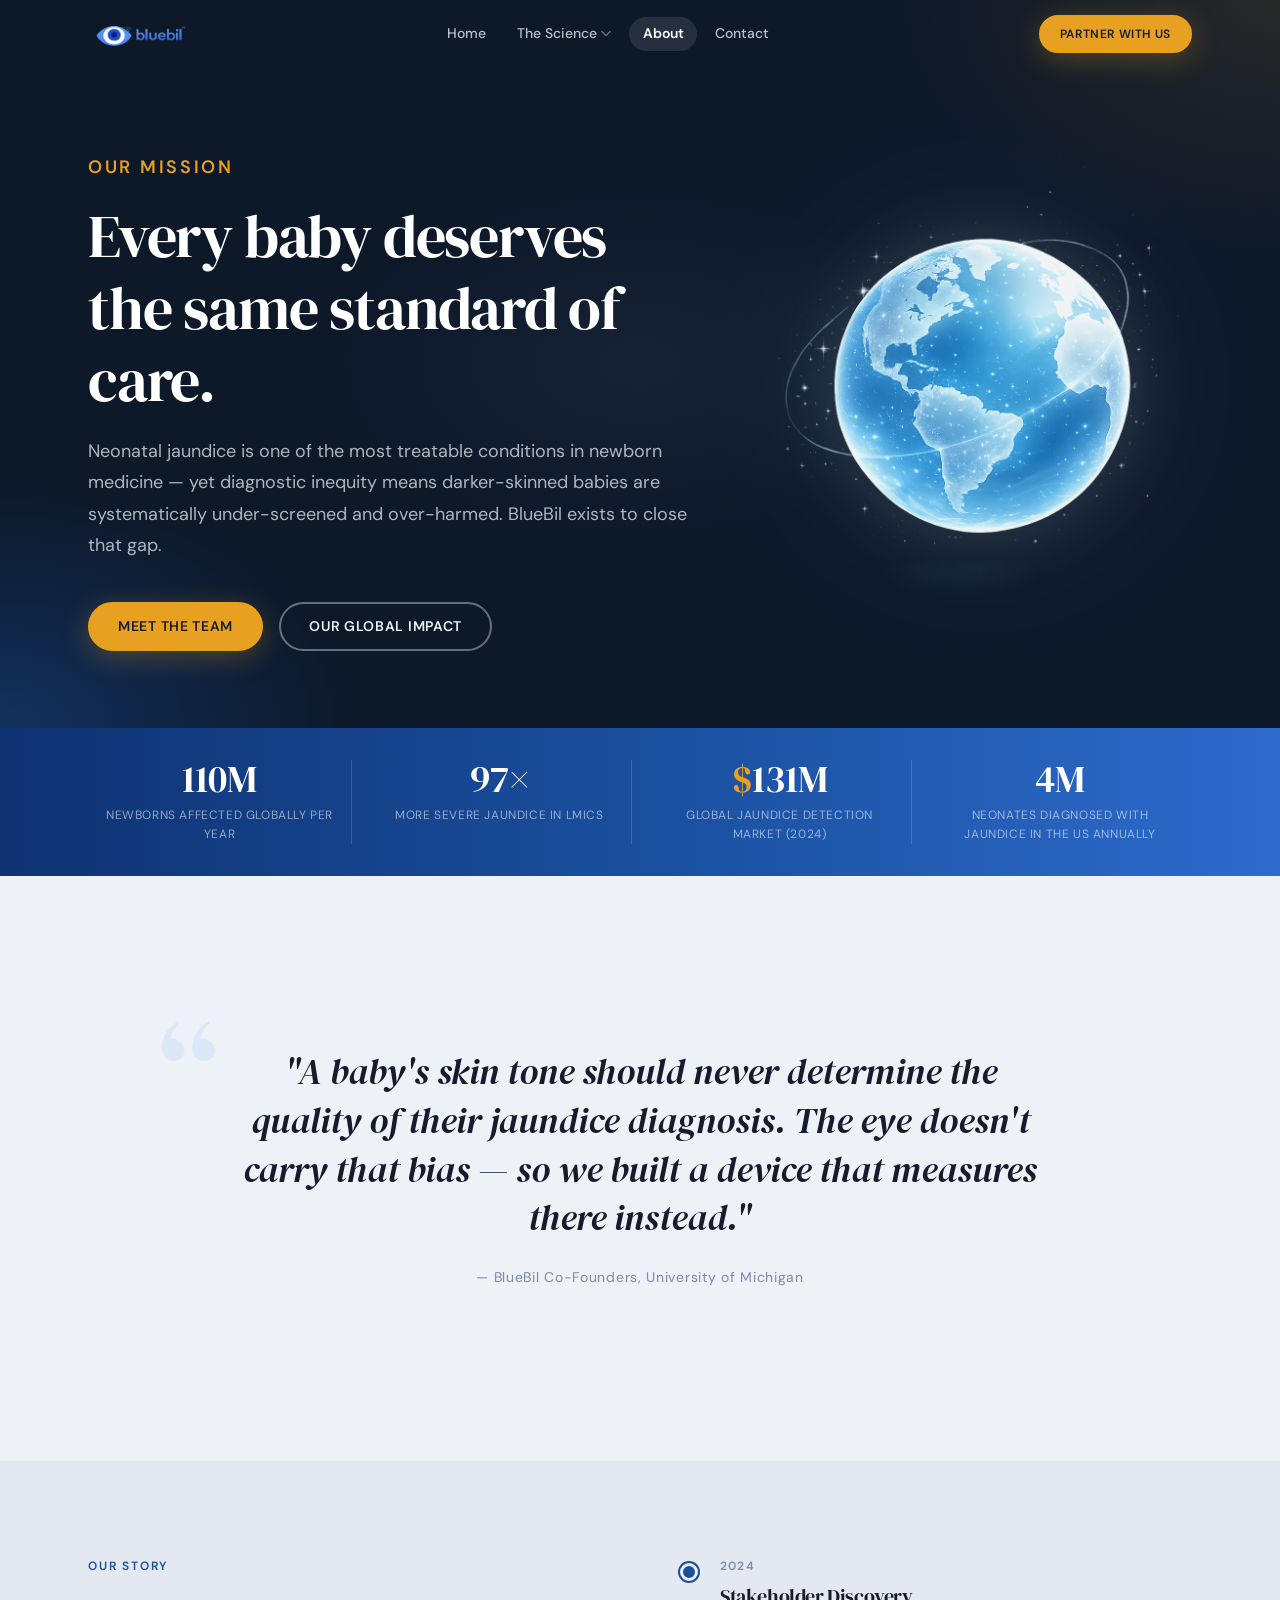
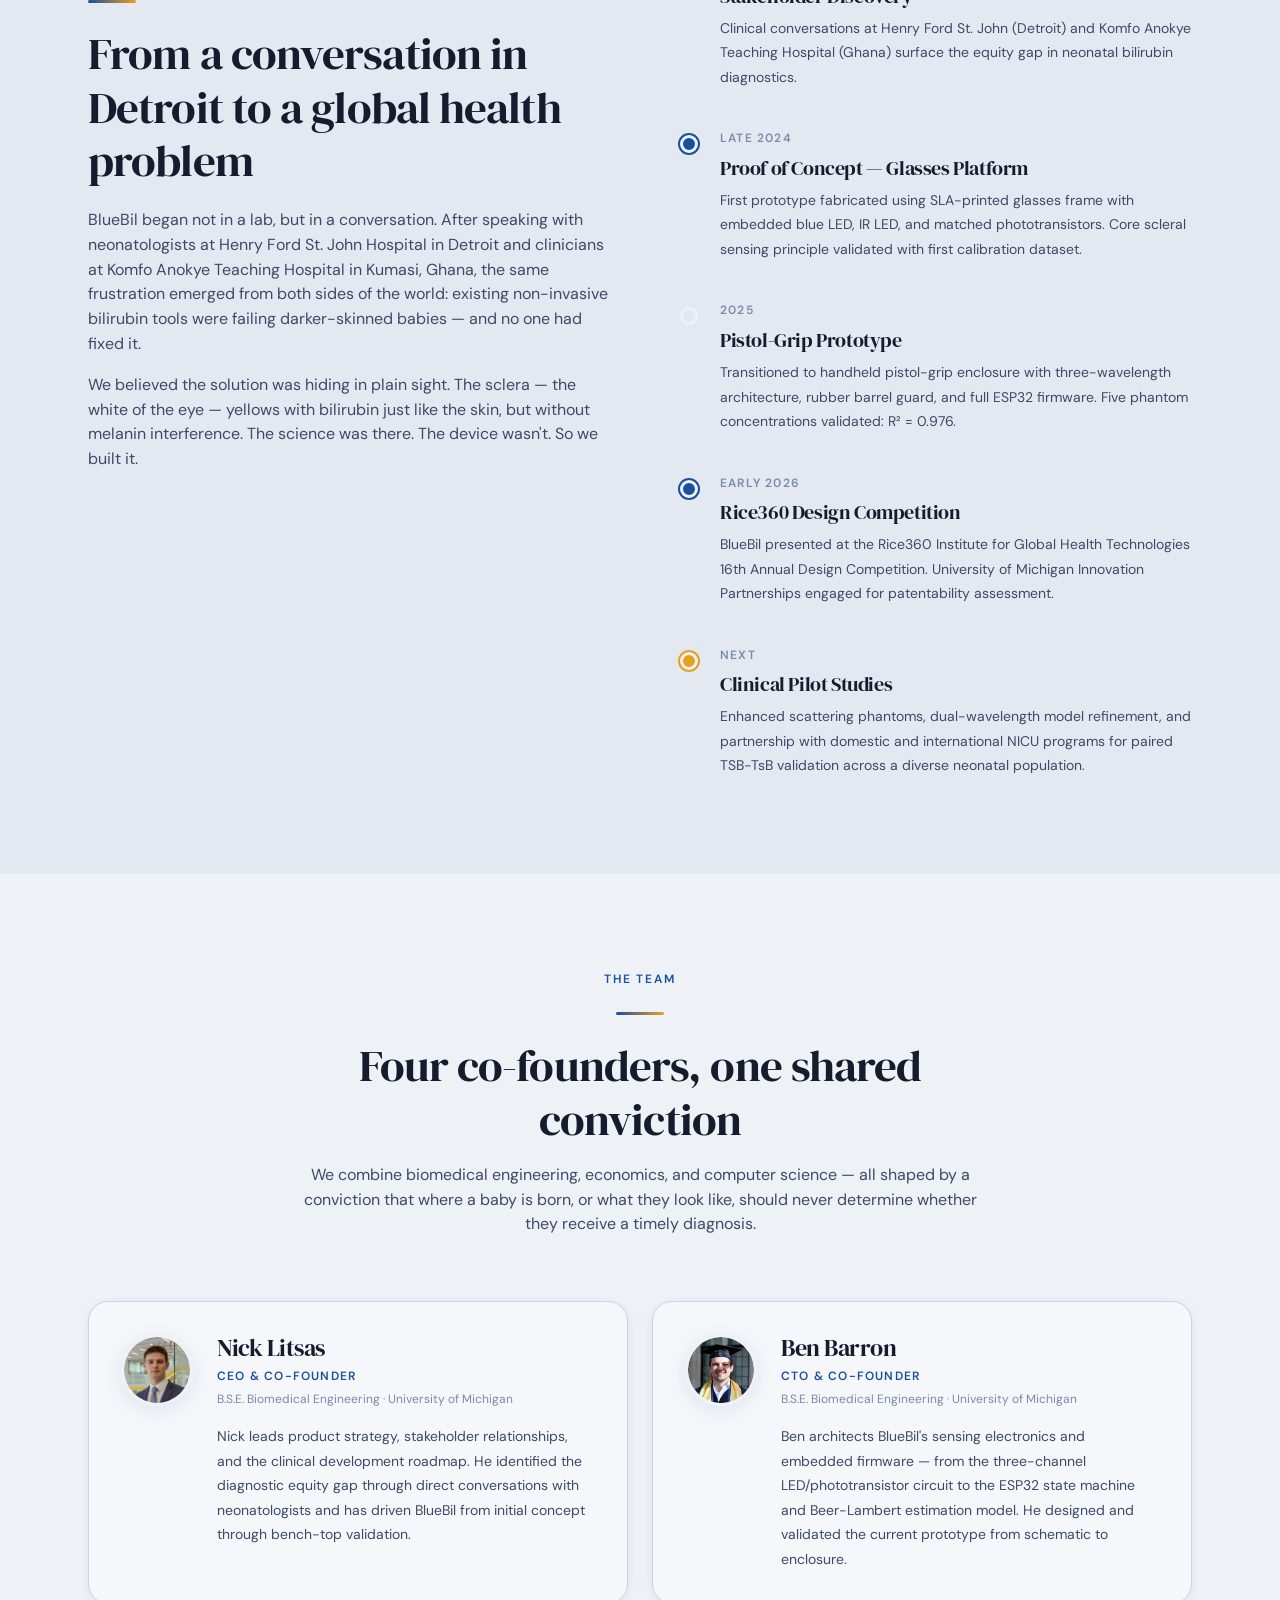
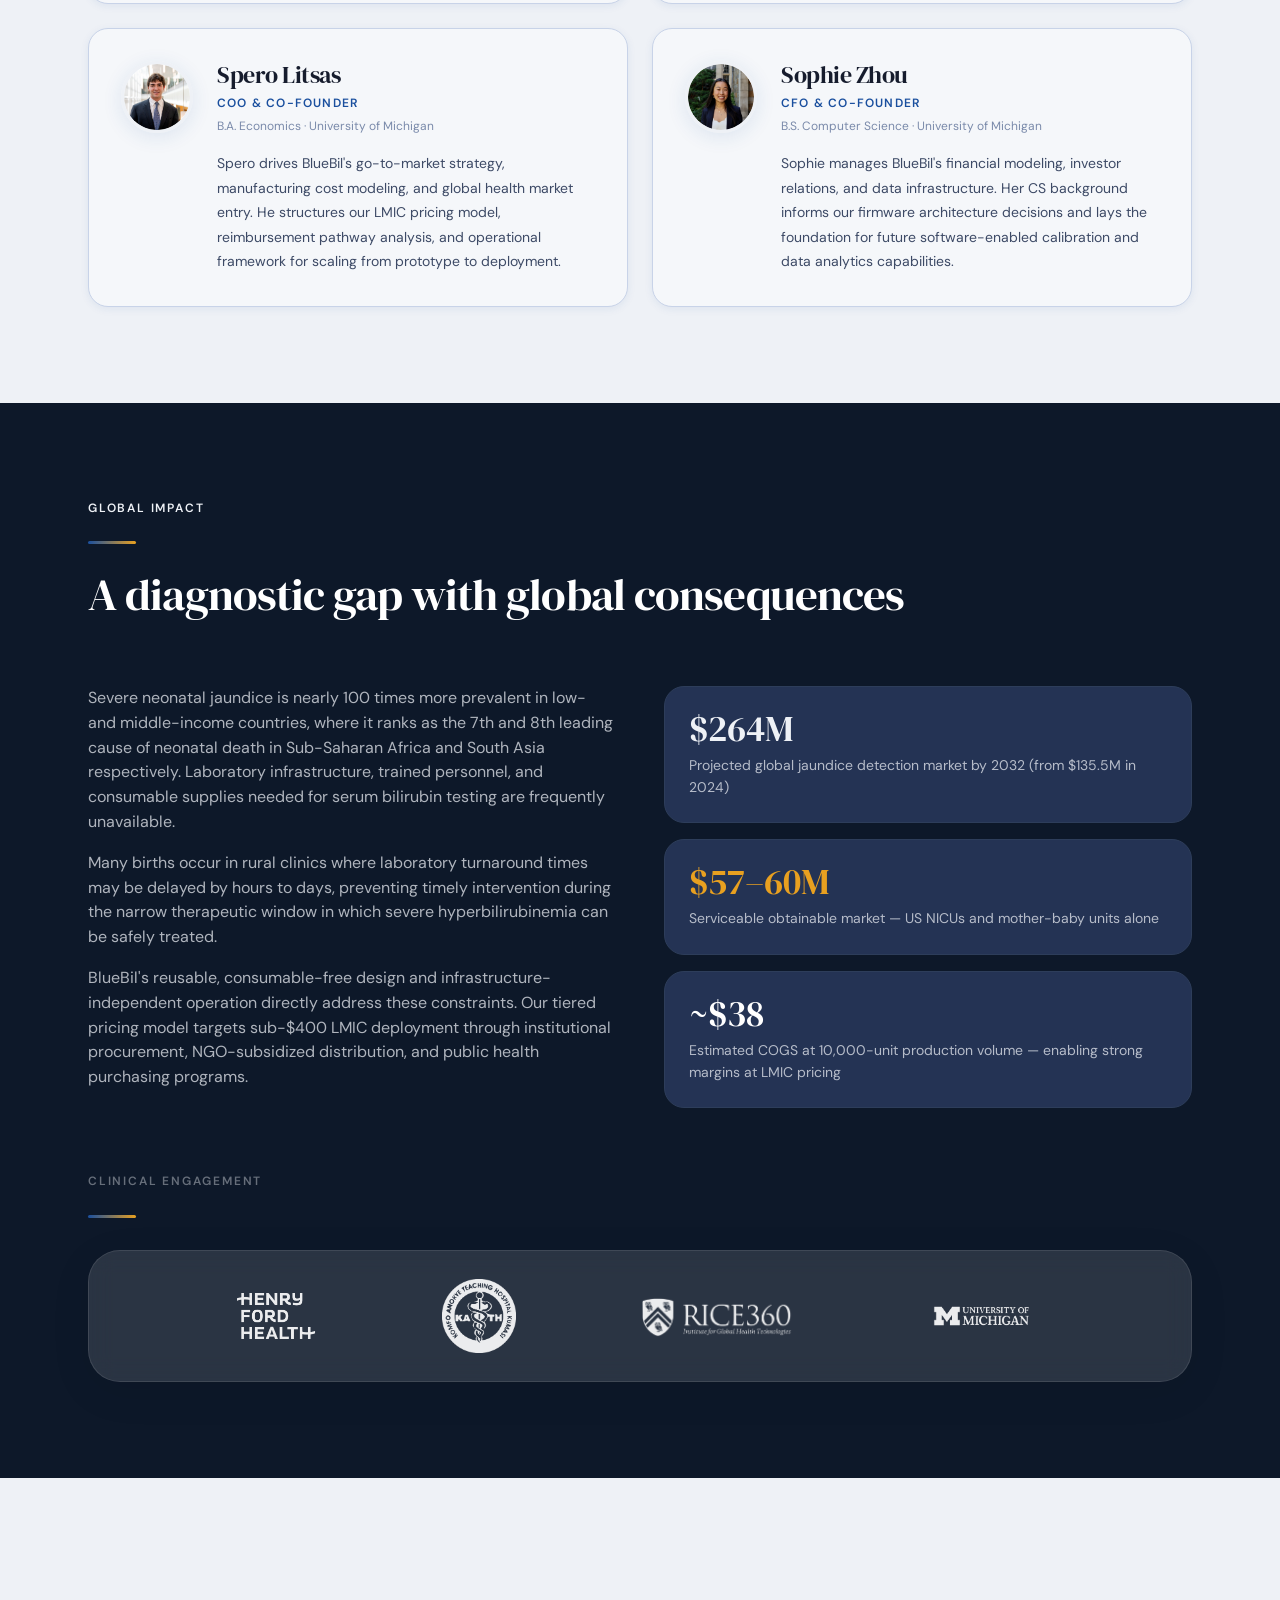
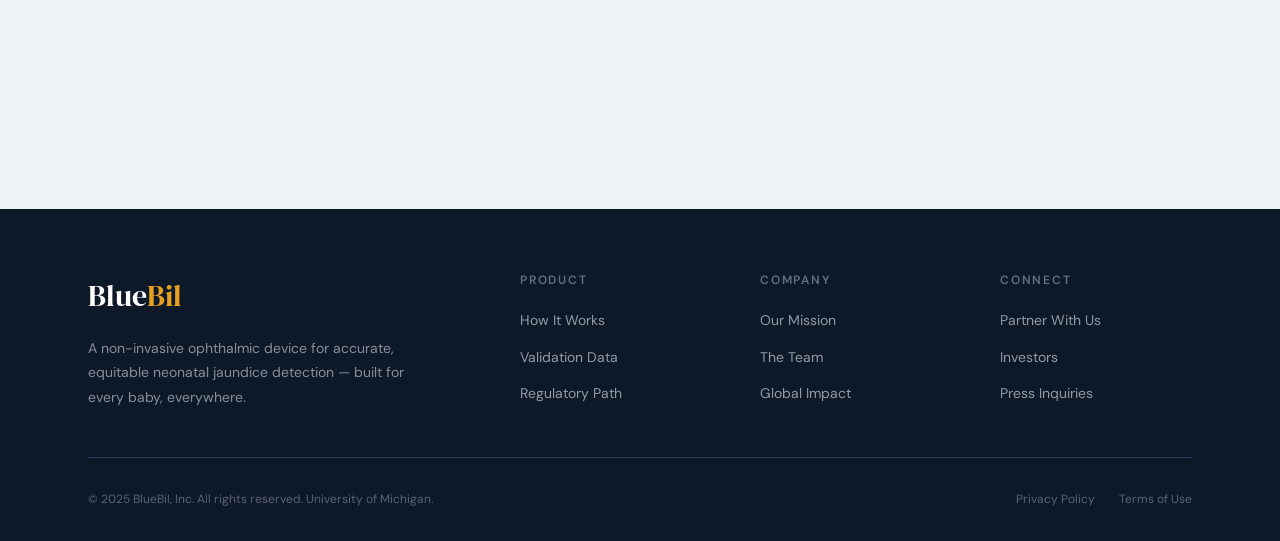
==== about.html @ 1db94c78 "website base built" ====
<!DOCTYPE html>
<html lang="en">
<head>
  <meta charset="UTF-8" />
  <meta name="viewport" content="width=device-width, initial-scale=1.0" />
  <meta name="description" content="BlueBil's mission: equitable neonatal jaundice detection for every baby, everywhere. Meet the team and learn our story." />
  <title>About — BlueBil</title>
  <link rel="stylesheet" href="assets/css/tokens.css" />
  <link rel="stylesheet" href="assets/css/global.css" />
  <link rel="stylesheet" href="assets/css/nav-footer.css" />
  <link rel="stylesheet" href="assets/css/about.css" />
</head>
<body>

  <div id="nav-mount"></div>

  <main>

    <!-- ── MISSION HERO ──────────────────────────────────────── -->
  <section class="mission-hero">
    <div class="container">
      <div class="mission-hero-inner">

        <!-- Left: copy -->
        <div class="mission-hero-copy">
          <p class="label" style="color:var(--color-accent)">Our Mission</p>
          <h1>Every baby deserves the same standard of care.</h1>
          <p>Neonatal jaundice is one of the most treatable conditions in newborn medicine — yet diagnostic inequity means darker-skinned babies are systematically under-screened and over-harmed. BlueBil exists to close that gap.</p>
          <div class="mission-hero-actions">
            <a href="#team" class="btn btn--accent">Meet the Team</a>
            <a href="#impact" class="btn btn--outline-light">Our Global Impact</a>
          </div>
        </div>

        <!-- Right: globe visual -->
        <div class="mission-hero-visual">
          <img
            class="mission-hero-globe"
            src="assets/images/globe.png"
            alt="University of Michigan globe"
          />
        </div>

      </div>
    </div>
  </section>

    <!-- ── IMPACT NUMBERS BAR ────────────────────────────────── -->
    <div class="impact-bar">
      <div class="container">
        <div class="impact-numbers">
          <div class="impact-num">
            <div class="impact-num__value"><span class="stat-counter" data-target="114" data-suffix="M">0M</span></div>
            <div class="impact-num__label">newborns affected globally per year</div>
          </div>
          <div class="impact-num">
            <div class="impact-num__value"><span class="stat-counter" data-target="100" data-suffix="×">0×</span></div>
            <div class="impact-num__label">more severe jaundice in LMICs</div>
          </div>
          <div class="impact-num">
            <div class="impact-num__value"><em>$</em><span class="stat-counter" data-target="135" data-suffix="M">0M</span></div>
            <div class="impact-num__label">global jaundice detection market (2024)</div>
          </div>
          <div class="impact-num">
            <div class="impact-num__value"><span class="stat-counter" data-target="4" data-suffix="M">0M</span></div>
            <div class="impact-num__label">neonates diagnosed with jaundice in the US annually</div>
          </div>
        </div>
      </div>
    </div>

    <!-- ── MISSION STATEMENT ─────────────────────────────────── -->
    <section class="section">
      <div class="container">
        <div class="mission-statement reveal">
          <blockquote>
            "A baby's skin tone should never determine the quality of their jaundice diagnosis. The eye doesn't carry that bias — so we built a device that measures there instead."
          </blockquote>
          <cite>— BlueBil Co-Founders, University of Michigan</cite>
        </div>
      </div>
    </section>

    <!-- ── OUR STORY ─────────────────────────────────────────── -->
    <section class="section section--alt" id="story" aria-labelledby="story-heading">
      <div class="container">
        <div class="grid-2" style="gap:var(--space-16);align-items:start">

          <div class="reveal">
            <p class="label label--primary">Our Story</p>
            <div class="divider"></div>
            <h2 id="story-heading">From a conversation in Detroit to a global health problem</h2>
            <p style="margin-top:var(--space-5)">BlueBil began not in a lab, but in a conversation. After speaking with neonatologists at Henry Ford St. John Hospital in Detroit and clinicians at Komfo Anokye Teaching Hospital in Kumasi, Ghana, the same frustration emerged from both sides of the world: existing non-invasive bilirubin tools were failing darker-skinned babies — and no one had fixed it.</p>
            <p style="margin-top:var(--space-4)">We believed the solution was hiding in plain sight. The sclera — the white of the eye — yellows with bilirubin just like the skin, but without melanin interference. The science was there. The device wasn't. So we built it.</p>
          </div>

          <div class="timeline reveal reveal-delay-1">
            <div class="timeline-item">
              <div class="timeline-dot"></div>
              <div class="timeline-date">2024</div>
              <h4>Stakeholder Discovery</h4>
              <p>Clinical conversations at Henry Ford St. John (Detroit) and Komfo Anokye Teaching Hospital (Ghana) surface the equity gap in neonatal bilirubin diagnostics.</p>
            </div>
            <div class="timeline-item">
              <div class="timeline-dot"></div>
              <div class="timeline-date">Late 2024</div>
              <h4>Proof of Concept — Glasses Platform</h4>
              <p>First prototype fabricated using SLA-printed glasses frame with embedded blue LED, IR LED, and matched phototransistors. Core scleral sensing principle validated with first calibration dataset.</p>
            </div>
            <div class="timeline-item">
              <div class="timeline-dot"></div>
              <div class="timeline-date">2025</div>
              <h4>Pistol-Grip Prototype</h4>
              <p>Transitioned to handheld pistol-grip enclosure with three-wavelength architecture, rubber barrel guard, and full ESP32 firmware. Five phantom concentrations validated: R² = 0.976.</p>
            </div>
            <div class="timeline-item">
              <div class="timeline-dot"></div>
              <div class="timeline-date">Early 2026</div>
              <h4>Rice360 Design Competition</h4>
              <p>BlueBil presented at the Rice360 Institute for Global Health Technologies 16th Annual Design Competition. University of Michigan Innovation Partnerships engaged for patentability assessment.</p>
            </div>
            <div class="timeline-item">
              <div class="timeline-dot"></div>
              <div class="timeline-date">Next</div>
              <h4>Clinical Pilot Studies</h4>
              <p>Enhanced scattering phantoms, dual-wavelength model refinement, and partnership with domestic and international NICU programs for paired TSB-TsB validation across a diverse neonatal population.</p>
            </div>
          </div>

        </div>
      </div>
    </section>

    <!-- ── TEAM ───────────────────────────────────────────────── -->
    <section class="section" id="team" aria-labelledby="team-heading">
      <div class="container">
        <div class="section-header--center reveal">
          <p class="label label--primary">The Team</p>
          <div class="divider divider--center"></div>
          <h2 id="team-heading">Four co-founders, one shared conviction</h2>
          <p style="margin-top:var(--space-4)">We combine biomedical engineering, economics, and computer science — all shaped by a conviction that where a baby is born, or what they look like, should never determine whether they receive a timely diagnosis.</p>
        </div>

        <div class="team-expanded stagger-children">

          <div class="team-card-full">
            <div class="team-avatar-lg"><img src="assets/images/headshots/nick.png" alt="Nick Litsas"></div>
            <div class="team-info">
              <h3>Nick Litsas</h3>
              <div class="role">CEO &amp; Co-Founder</div>
              <div class="dept">B.S.E. Biomedical Engineering · University of Michigan</div>
              <p>Nick leads product strategy, stakeholder relationships, and the clinical development roadmap. He identified the diagnostic equity gap through direct conversations with neonatologists and has driven BlueBil from initial concept through bench-top validation.</p>
            </div>
          </div>

          <div class="team-card-full">
            <div class="team-avatar-lg"><img src="assets/images/headshots/ben.png" alt="Ben Barron"></div>
            <div class="team-info">
              <h3>Ben Barron</h3>
              <div class="role">CTO &amp; Co-Founder</div>
              <div class="dept">B.S.E. Biomedical Engineering · University of Michigan</div>
              <p>Ben architects BlueBil's sensing electronics and embedded firmware — from the three-channel LED/phototransistor circuit to the ESP32 state machine and Beer-Lambert estimation model. He designed and validated the current prototype from schematic to enclosure.</p>
            </div>
          </div>

          <div class="team-card-full">
            <div class="team-avatar-lg"><img src="assets/images/headshots/spero.png" alt="Spero Litsas"></div>
            <div class="team-info">
              <h3>Spero Litsas</h3>
              <div class="role">COO &amp; Co-Founder</div>
              <div class="dept">B.A. Economics · University of Michigan</div>
              <p>Spero drives BlueBil's go-to-market strategy, manufacturing cost modeling, and global health market entry. He structures our LMIC pricing model, reimbursement pathway analysis, and operational framework for scaling from prototype to deployment.</p>
            </div>
          </div>

          <div class="team-card-full">
            <div class="team-avatar-lg"><img src="assets/images/headshots/sophie.png" alt="Sophie Zhou"></div>
            <div class="team-info">
              <h3>Sophie Zhou</h3>
              <div class="role">CFO &amp; Co-Founder</div>
              <div class="dept">B.S. Computer Science · University of Michigan</div>
              <p>Sophie manages BlueBil's financial modeling, investor relations, and data infrastructure. Her CS background informs our firmware architecture decisions and lays the foundation for future software-enabled calibration and data analytics capabilities.</p>
            </div>
          </div>

        </div>
      </div>
    </section>

    <!-- ── GLOBAL IMPACT ──────────────────────────────────────── -->
    <section class="section section--dark" id="impact" aria-labelledby="impact-heading">
      <div class="container">
        <div class="section-header reveal">
          <p class="label" style="color:var(--color-ice)">Global Impact</p>
          <div class="divider"></div>
          <h2 id="impact-heading" style="color:#fff">A diagnostic gap with global consequences</h2>
        </div>

        <div class="grid-2" style="gap:var(--space-12);align-items:start">
          <div class="reveal">
            <p>Severe neonatal jaundice is nearly 100 times more prevalent in low- and middle-income countries, where it ranks as the 7th and 8th leading cause of neonatal death in Sub-Saharan Africa and South Asia respectively. Laboratory infrastructure, trained personnel, and consumable supplies needed for serum bilirubin testing are frequently unavailable.</p>
            <p style="margin-top:var(--space-4)">Many births occur in rural clinics where laboratory turnaround times may be delayed by hours to days, preventing timely intervention during the narrow therapeutic window in which severe hyperbilirubinemia can be safely treated.</p>
            <p style="margin-top:var(--space-4)">BlueBil's reusable, consumable-free design and infrastructure-independent operation directly address these constraints. Our tiered pricing model targets sub-$400 LMIC deployment through institutional procurement, NGO-subsidized distribution, and public health purchasing programs.</p>
          </div>

          <div class="reveal reveal-delay-1">
            <div style="display:flex;flex-direction:column;gap:var(--space-4)">

              <div style="background:var(--color-dark-surface);border:1px solid var(--color-border-dark);border-radius:var(--radius-xl);padding:var(--space-6)">
                <div style="font-family:var(--font-display);font-size:var(--text-3xl);color:var(--color-ice);line-height:1;margin-bottom:var(--space-2)">$264M</div>
                <p style="font-size:var(--text-sm)">Projected global jaundice detection market by 2032 (from $135.5M in 2024)</p>
              </div>

              <div style="background:var(--color-dark-surface);border:1px solid var(--color-border-dark);border-radius:var(--radius-xl);padding:var(--space-6)">
                <div style="font-family:var(--font-display);font-size:var(--text-3xl);color:var(--color-accent);line-height:1;margin-bottom:var(--space-2)">$57–60M</div>
                <p style="font-size:var(--text-sm)">Serviceable obtainable market — US NICUs and mother-baby units alone</p>
              </div>

              <div style="background:var(--color-dark-surface);border:1px solid var(--color-border-dark);border-radius:var(--radius-xl);padding:var(--space-6)">
                <div style="font-family:var(--font-display);font-size:var(--text-3xl);color:#fff;line-height:1;margin-bottom:var(--space-2)">~$38</div>
                <p style="font-size:var(--text-sm)">Estimated COGS at 10,000-unit production volume — enabling strong margins at LMIC pricing</p>
              </div>

            </div>
          </div>
        </div>

        <!-- Clinical partners -->
        <div style="margin-top:var(--space-16)" class="reveal">
          <p class="label" style="color:rgba(238,241,246,0.4)">Clinical Engagement</p>
          <div class="divider"></div>
          <div class="partners-strip">
            <div class="partner-logo partner-logo--wide partner-logo--light">
              <img src="assets/images/logos/logo-henry-ford.png" alt="Henry Ford Health">
            </div>

            <div class="partner-logo partner-logo--seal partner-logo--light">
              <img src="assets/images/logos/logo-kath.png" alt="Komfo Anokye Teaching Hospital">
            </div>

            <div class="partner-logo partner-logo--wide partner-logo--light">
              <img src="assets/images/logos/logo-rice360.png" alt="Rice360 Institute">
            </div>

            <div class="partner-logo partner-logo--umich partner-logo--light">
              <img src="assets/images/logos/um-logo.png" alt="University of Michigan">
            </div>
          </div>
        </div>
      </div>
    </section>

    <!-- ── CTA ────────────────────────────────────────────────── -->
    <section class="section">
      <div class="container">
        <div class="cta-banner reveal">
          <h2>Join us in closing the gap</h2>
          <p>Whether you're a NICU director, a global health investor, or an NGO procurement organization — we want to hear from you.</p>
          <div class="cta-actions">
            <a href="contact.html" class="btn btn--accent btn--lg">Get In Touch</a>
            <a href="science.html" class="btn btn--outline-light btn--lg">Explore the Science</a>
          </div>
        </div>
      </div>
    </section>

  </main>

  <div id="footer-mount"></div>

  <script src="assets/js/components.js"></script>
  <script src="assets/js/nav.js"></script>
  <script src="assets/js/animate.js"></script>
  <script>
    document.addEventListener('DOMContentLoaded', () => {
      const nav = document.querySelector('.site-nav');
      if (nav) nav.classList.add('nav-light');
    });
  </script>
</body>
</html>
---- assets/css/tokens.css ----
/* ============================================================
   BlueBil Design Tokens — Single Source of Truth
   All colors, typography, spacing, and shadows live here.
   Import this file first in every stylesheet.
   ============================================================ */

@import url('https://fonts.googleapis.com/css2?family=DM+Serif+Display:ital@0;1&family=DM+Sans:ital,opsz,wght@0,9..40,300;0,9..40,400;0,9..40,500;0,9..40,600;0,9..40,700;1,9..40,300;1,9..40,400&display=swap');

:root {

  /* ── COLORS ────────────────────────────────────────────── */

  /* Backgrounds (replace pure white) */
  --color-bg:           #eef1f6;   /* site background — pale cool grey */
  --color-bg-alt:       #e4e9f1;   /* slightly darker section alternative */
  --color-surface:      #f5f7fa;   /* card / panel surface */
  --color-surface-dark: #1c2233;   /* dark card / code block surface */

  /* Foregrounds (replace pure black) */
  --color-ink:          #161c2d;   /* primary text — near-black navy */
  --color-ink-mid:      #3d4a66;   /* secondary / subdued text */
  --color-ink-muted:    #7a8aaa;   /* placeholder, captions */
  --color-ink-inverse:  #eef1f6;   /* text on dark backgrounds */

  /* Primary blue family */
  --color-primary:      #1a4f9e;   /* main brand blue — deep navy */
  --color-primary-light:#2d6bcc;   /* hover / interactive lighter state */
  --color-primary-dark: #0f3272;   /* pressed / active state */
  --color-primary-tint: #dce8f8;   /* very light blue for backgrounds */

  /* Accent — amber gold (evokes bilirubin yellow, pops on blues) */
  --color-accent:       #e8a020;   /* primary accent */
  --color-accent-light: #f5c260;   /* lighter accent hover */
  --color-accent-dark:  #b87a10;   /* darker accent pressed */
  --color-accent-tint:  #fdf3de;   /* very light amber for backgrounds */

  /* Dark navy background (for hero and dark sections) */
  --color-dark:         #0d1829;   /* deepest dark — hero, footer */
  --color-dark-mid:     #1c2a42;   /* mid dark */
  --color-dark-surface: #243354;   /* card surface on dark bg */

  /* Semantic / utility */
  --color-border:       #c8d3e8;   /* default border */
  --color-border-dark:  #2d3d5a;   /* border on dark backgrounds */
  --color-success:      #18a066;
  --color-warning:      #e8a020;   /* reuses accent intentionally */
  --color-error:        #d94040;

  /* ── TYPOGRAPHY ────────────────────────────────────────── */

  --font-display: 'DM Serif Display', Georgia, serif;
  --font-body:    'DM Sans', system-ui, sans-serif;

  /* Scale (modular, 1.25 ratio) */
  --text-xs:    0.75rem;    /* 12px */
  --text-sm:    0.875rem;   /* 14px */
  --text-base:  1rem;       /* 16px */
  --text-md:    1.125rem;   /* 18px */
  --text-lg:    1.25rem;    /* 20px */
  --text-xl:    1.5rem;     /* 24px */
  --text-2xl:   1.875rem;   /* 30px */
  --text-3xl:   2.25rem;    /* 36px */
  --text-4xl:   3rem;       /* 48px */
  --text-5xl:   3.75rem;    /* 60px */
  --text-6xl:   4.5rem;     /* 72px */

  /* Weights */
  --weight-light:   300;
  --weight-regular: 400;
  --weight-medium:  500;
  --weight-semi:    600;
  --weight-bold:    700;

  /* Leading */
  --leading-tight:  1.2;
  --leading-snug:   1.35;
  --leading-normal: 1.55;
  --leading-loose:  1.75;

  /* Tracking */
  --tracking-tight:  -0.02em;
  --tracking-normal:  0;
  --tracking-wide:    0.05em;
  --tracking-wider:   0.1em;
  --tracking-widest:  0.15em;

  /* ── SPACING ───────────────────────────────────────────── */

  --space-1:   0.25rem;   /*  4px */
  --space-2:   0.5rem;    /*  8px */
  --space-3:   0.75rem;   /* 12px */
  --space-4:   1rem;      /* 16px */
  --space-5:   1.25rem;   /* 20px */
  --space-6:   1.5rem;    /* 24px */
  --space-8:   2rem;      /* 32px */
  --space-10:  2.5rem;    /* 40px */
  --space-12:  3rem;      /* 48px */
  --space-16:  4rem;      /* 64px */
  --space-20:  5rem;      /* 80px */
  --space-24:  6rem;      /* 96px */
  --space-32:  8rem;      /* 128px */

  /* ── LAYOUT ────────────────────────────────────────────── */

  --container-sm:  640px;
  --container-md:  768px;
  --container-lg:  1024px;
  --container-xl:  1200px;
  --container-2xl: 1400px;

  --page-padding-x: clamp(1.25rem, 5vw, 3rem);

  /* ── BORDERS & RADIUS ──────────────────────────────────── */

  --radius-sm:   4px;
  --radius-md:   8px;
  --radius-lg:   14px;
  --radius-xl:   20px;
  --radius-2xl:  32px;
  --radius-full: 9999px;

  --border-width: 1px;

  /* ── SHADOWS ───────────────────────────────────────────── */

  --shadow-xs:  0 1px 3px rgba(26,79,158,0.06);
  --shadow-sm:  0 2px 8px rgba(26,79,158,0.08);
  --shadow-md:  0 4px 20px rgba(26,79,158,0.11);
  --shadow-lg:  0 8px 40px rgba(26,79,158,0.14);
  --shadow-xl:  0 16px 64px rgba(26,79,158,0.18);
  --shadow-accent: 0 6px 28px rgba(232,160,32,0.28);

  /* ── TRANSITIONS ───────────────────────────────────────── */

  --ease-out:   cubic-bezier(0.0, 0.0, 0.2, 1);
  --ease-in:    cubic-bezier(0.4, 0.0, 1, 1);
  --ease-inout: cubic-bezier(0.4, 0.0, 0.2, 1);
  --ease-spring: cubic-bezier(0.34, 1.56, 0.64, 1);

  --duration-fast:   150ms;
  --duration-base:   250ms;
  --duration-slow:   400ms;
  --duration-slower: 650ms;

  /* ── Z-INDEX ───────────────────────────────────────────── */

  --z-below:   -1;
  --z-base:     0;
  --z-raised:   10;
  --z-dropdown: 100;
  --z-sticky:   200;
  --z-overlay:  300;
  --z-modal:    400;
  --z-toast:    500;
}

  /* ── ICY BLUE (added) ──────────────────────────────────────── */
  /* A crisp, luminous blue — used for highlights, glows, accents on dark bg */
  --color-ice:          #a8d8f8;   /* main icy blue */
  --color-ice-bright:   #c8eaff;   /* brighter / near-white ice */
  --color-ice-deep:     #6ab4e8;   /* deeper ice for borders / text */
  --color-ice-tint:     #e8f4fd;   /* very light ice for light-bg sections */
  --color-ice-glow:     rgba(168, 216, 248, 0.18);  /* glass glow effect */
---- assets/css/global.css ----
/* ============================================================
   BlueBil Global Styles — base reset, typography, shared utils
   ============================================================ */

@import './tokens.css';

/* ── RESET ─────────────────────────────────────────────────── */

*, *::before, *::after {
  box-sizing: border-box;
  margin: 0;
  padding: 0;
}

html {
  scroll-behavior: smooth;
  font-size: 16px;
  -webkit-text-size-adjust: 100%;
}

body {
  font-family: var(--font-body);
  font-size: var(--text-base);
  font-weight: var(--weight-regular);
  line-height: var(--leading-normal);
  color: var(--color-ink);
  background-color: var(--color-bg);
  -webkit-font-smoothing: antialiased;
  -moz-osx-font-smoothing: grayscale;
}

img, video, svg {
  display: block;
  max-width: 100%;
}

a {
  color: inherit;
  text-decoration: none;
}

ul, ol {
  list-style: none;
}

button {
  cursor: pointer;
  border: none;
  background: none;
  font: inherit;
}

input, textarea, select {
  font: inherit;
}

/* ── TYPOGRAPHY ────────────────────────────────────────────── */

h1, h2, h3, h4, h5, h6 {
  font-family: var(--font-display);
  font-weight: var(--weight-regular);
  line-height: var(--leading-tight);
  letter-spacing: var(--tracking-tight);
  color: var(--color-ink);
}

h1 { font-size: clamp(var(--text-3xl), 5vw, var(--text-5xl)); }
h2 { font-size: clamp(var(--text-2xl), 3.5vw, var(--text-4xl)); }
h3 { font-size: clamp(var(--text-xl),  2.5vw, var(--text-3xl)); }
h4 { font-size: var(--text-xl); }
h5 { font-size: var(--text-lg); }
h6 { font-size: var(--text-md); }

p {
  line-height: var(--leading-normal);
  color: var(--color-ink-mid);
}

strong { font-weight: var(--weight-semi); color: var(--color-ink); }
em { font-style: italic; }

.label {
  font-family: var(--font-body);
  font-size: var(--text-xs);
  font-weight: var(--weight-semi);
  letter-spacing: var(--tracking-widest);
  text-transform: uppercase;
  color: var(--color-ink-muted);
}

.label--accent {
  color: var(--color-accent);
}

.label--primary {
  color: var(--color-primary);
}

/* ── LAYOUT UTILITIES ──────────────────────────────────────── */

.container {
  width: 100%;
  max-width: var(--container-xl);
  margin-inline: auto;
  padding-inline: var(--page-padding-x);
}

.container--sm  { max-width: var(--container-sm);  }
.container--md  { max-width: var(--container-md);  }
.container--lg  { max-width: var(--container-lg);  }
.container--2xl { max-width: var(--container-2xl); }

.section {
  padding-block: clamp(var(--space-12), 8vw, var(--space-24));
}

.section--alt {
  background-color: var(--color-bg-alt);
}

.section--dark {
  background-color: var(--color-dark);
  color: var(--color-ink-inverse);
}

.section--dark h1,
.section--dark h2,
.section--dark h3,
.section--dark h4 {
  color: var(--color-ink-inverse);
}

.section--dark p {
  color: rgba(238, 241, 246, 0.72);
}

.section-header {
  margin-bottom: clamp(var(--space-10), 6vw, var(--space-16));
}

.section-header--center {
  text-align: center;
  max-width: 680px;
  margin-inline: auto;
  margin-bottom: clamp(var(--space-10), 6vw, var(--space-16));
}

/* ── BUTTON COMPONENTS ─────────────────────────────────────── */

.btn {
  display: inline-flex;
  align-items: center;
  gap: var(--space-2);
  padding: 0.75rem 1.75rem;
  border-radius: var(--radius-full);
  font-family: var(--font-body);
  font-size: var(--text-sm);
  font-weight: var(--weight-semi);
  letter-spacing: var(--tracking-wide);
  text-transform: uppercase;
  transition: all var(--duration-base) var(--ease-out);
  white-space: nowrap;
  cursor: pointer;
  border: 2px solid transparent;
}

.btn--primary {
  background-color: var(--color-primary);
  color: #fff;
  border-color: var(--color-primary);
  box-shadow: var(--shadow-md);
}
.btn--primary:hover {
  background-color: var(--color-primary-dark);
  border-color: var(--color-primary-dark);
  box-shadow: var(--shadow-lg);
  transform: translateY(-1px);
}

.btn--accent {
  background-color: var(--color-accent);
  color: var(--color-ink);
  border-color: var(--color-accent);
  box-shadow: var(--shadow-accent);
}
.btn--accent:hover {
  background-color: var(--color-accent-light);
  border-color: var(--color-accent-light);
  transform: translateY(-1px);
}

.btn--outline {
  background-color: transparent;
  color: var(--color-primary);
  border-color: var(--color-primary);
}
.btn--outline:hover {
  background-color: var(--color-primary-tint);
}

.btn--outline-light {
  background-color: transparent;
  color: var(--color-ink-inverse);
  border-color: rgba(238, 241, 246, 0.4);
}
.btn--outline-light:hover {
  background-color: rgba(238, 241, 246, 0.1);
  border-color: rgba(238, 241, 246, 0.7);
}

.btn--sm {
  padding: 0.5rem 1.2rem;
  font-size: var(--text-xs);
}

.btn--lg {
  padding: 1rem 2.25rem;
  font-size: var(--text-base);
}

/* ── CARD COMPONENT ────────────────────────────────────────── */

.card {
  background-color: var(--color-surface);
  border: var(--border-width) solid var(--color-border);
  border-radius: var(--radius-xl);
  box-shadow: var(--shadow-sm);
  padding: var(--space-8);
  transition: box-shadow var(--duration-base) var(--ease-out),
              transform var(--duration-base) var(--ease-out);
}

.card:hover {
  box-shadow: var(--shadow-lg);
  transform: translateY(-3px);
}

.card--dark {
  background-color: var(--color-dark-surface);
  border-color: var(--color-border-dark);
}

/* ── BADGE COMPONENT ───────────────────────────────────────── */

.badge {
  display: inline-block;
  padding: 0.3rem 0.8rem;
  border-radius: var(--radius-full);
  font-size: var(--text-xs);
  font-weight: var(--weight-semi);
  letter-spacing: var(--tracking-wide);
  text-transform: uppercase;
}

.badge--primary {
  background-color: var(--color-primary-tint);
  color: var(--color-primary);
}

.badge--accent {
  background-color: var(--color-accent-tint);
  color: var(--color-accent-dark);
}

/* ── DIVIDER ───────────────────────────────────────────────── */

.divider {
  width: 48px;
  height: 3px;
  background: linear-gradient(90deg, var(--color-primary), var(--color-accent));
  border-radius: var(--radius-full);
  margin-block: var(--space-6);
}

.divider--center { margin-inline: auto; }

/* ── SCROLL ANIMATIONS ─────────────────────────────────────── */

.reveal {
  opacity: 0;
  transform: translateY(28px);
  transition: opacity var(--duration-slower) var(--ease-out),
              transform var(--duration-slower) var(--ease-out);
}

.reveal.is-visible {
  opacity: 1;
  transform: translateY(0);
}

.reveal-delay-1 { transition-delay: 100ms; }
.reveal-delay-2 { transition-delay: 200ms; }
.reveal-delay-3 { transition-delay: 320ms; }
.reveal-delay-4 { transition-delay: 440ms; }

/* ── IMAGE PLACEHOLDER ─────────────────────────────────────── */

.img-placeholder {
  background: linear-gradient(135deg, var(--color-primary-tint) 0%, var(--color-bg-alt) 100%);
  border-radius: var(--radius-lg);
  display: flex;
  align-items: center;
  justify-content: center;
  color: var(--color-ink-muted);
  font-size: var(--text-sm);
  font-style: italic;
  border: 2px dashed var(--color-border);
  min-height: 280px;
}

/* ── GRID UTILITIES ────────────────────────────────────────── */

.grid-2 {
  display: grid;
  grid-template-columns: repeat(auto-fit, minmax(min(100%, 480px), 1fr));
  gap: var(--space-8);
}

.grid-3 {
  display: grid;
  grid-template-columns: repeat(auto-fit, minmax(min(100%, 300px), 1fr));
  gap: var(--space-6);
}

.grid-4 {
  display: grid;
  grid-template-columns: repeat(auto-fit, minmax(min(100%, 240px), 1fr));
  gap: var(--space-6);
}

/* ── MISC ──────────────────────────────────────────────────── */

.text-center { text-align: center; }
.text-left   { text-align: left; }

.mt-2  { margin-top: var(--space-2);  }
.mt-4  { margin-top: var(--space-4);  }
.mt-6  { margin-top: var(--space-6);  }
.mt-8  { margin-top: var(--space-8);  }
.mt-12 { margin-top: var(--space-12); }

.mb-2  { margin-bottom: var(--space-2);  }
.mb-4  { margin-bottom: var(--space-4);  }
.mb-6  { margin-bottom: var(--space-6);  }
.mb-8  { margin-bottom: var(--space-8);  }
.mb-12 { margin-bottom: var(--space-12); }

.visually-hidden {
  position: absolute;
  width: 1px; height: 1px;
  padding: 0; margin: -1px;
  overflow: hidden;
  clip: rect(0,0,0,0);
  white-space: nowrap;
  border: 0;
}
---- assets/css/nav-footer.css ----
/* ============================================================
   BlueBil Nav & Footer Styles
   ============================================================ */

@import './tokens.css';

/* ── NAV ───────────────────────────────────────────────────── */

.site-nav {
  position: fixed;
  top: 0;
  left: 0;
  right: 0;
  z-index: var(--z-sticky);
  height: 68px;
  display: flex;
  align-items: center;
  transition: background-color var(--duration-base) var(--ease-out),
              box-shadow var(--duration-base) var(--ease-out),
              backdrop-filter var(--duration-base) var(--ease-out);
}

/* Transparent when at top of page */
.site-nav.nav-top {
  background-color: transparent;
}

/* Frosted glass when scrolled */
.site-nav.nav-scrolled {
  background-color: rgba(13, 24, 41, 0.82);
  backdrop-filter: blur(14px) saturate(1.4);
  -webkit-backdrop-filter: blur(14px) saturate(1.4);
  box-shadow: 0 1px 0 rgba(255,255,255,0.06), var(--shadow-lg);
}

/* On light-bg pages, scrolled nav gets light treatment */
.site-nav.nav-light.nav-scrolled {
  background-color: rgba(238, 241, 246, 0.90);
  backdrop-filter: blur(14px) saturate(1.4);
  -webkit-backdrop-filter: blur(14px) saturate(1.4);
  box-shadow: 0 1px 0 var(--color-border), var(--shadow-sm);
}

.nav-inner {
  width: 100%;
  max-width: var(--container-xl);
  margin-inline: auto;
  padding-inline: var(--page-padding-x);
  display: flex;
  align-items: center;
  justify-content: space-between;
  gap: var(--space-8);
}

/* Logo */
.nav-logo {
  display: flex;
  align-items: center;
  gap: var(--space-3);
  text-decoration: none;
  flex-shrink: 0;
}

.nav-logo__icon {
  width: 36px;
  height: 36px;
  flex-shrink: 0;
}

.nav-logo__wordmark {
  font-family: var(--font-display);
  font-size: var(--text-xl);
  font-weight: var(--weight-regular);
  letter-spacing: var(--tracking-tight);
  color: #fff;
  transition: color var(--duration-base) var(--ease-out);
}

.nav-light.nav-scrolled .nav-logo__wordmark {
  color: var(--color-ink);
}

.nav-logo__wordmark span {
  color: var(--color-accent);
}

/* Links */
.nav-links {
  display: flex;
  align-items: center;
  gap: var(--space-1);
}

.nav-link {
  display: flex;
  align-items: center;
  padding: 0.4rem 0.85rem;
  border-radius: var(--radius-full);
  font-size: var(--text-sm);
  font-weight: var(--weight-medium);
  color: rgba(238, 241, 246, 0.78);
  letter-spacing: var(--tracking-normal);
  transition: color var(--duration-fast) var(--ease-out),
              background-color var(--duration-fast) var(--ease-out),
              font-weight var(--duration-fast) var(--ease-out);
  position: relative;
}

.nav-link:hover {
  color: #fff;
  background-color: rgba(255,255,255,0.08);
}

.nav-link.active {
  color: #fff;
  font-weight: var(--weight-semi);
  background-color: rgba(255,255,255,0.1);
}

/* On light scrolled nav */
.nav-light.nav-scrolled .nav-link {
  color: var(--color-ink-mid);
}
.nav-light.nav-scrolled .nav-link:hover {
  color: var(--color-ink);
  background-color: var(--color-primary-tint);
}
.nav-light.nav-scrolled .nav-link.active {
  color: var(--color-primary);
  background-color: var(--color-primary-tint);
}

.nav-cta {
  margin-left: var(--space-4);
}

/* Hamburger (mobile) */
.nav-hamburger {
  display: none;
  flex-direction: column;
  justify-content: center;
  gap: 5px;
  width: 36px;
  height: 36px;
  padding: 4px;
  cursor: pointer;
  background: transparent;
  border: none;
  border-radius: var(--radius-md);
}

.nav-hamburger span {
  display: block;
  height: 2px;
  background-color: #fff;
  border-radius: 2px;
  transition: all var(--duration-base) var(--ease-inout);
  transform-origin: center;
}

.nav-hamburger.open span:nth-child(1) {
  transform: translateY(7px) rotate(45deg);
}
.nav-hamburger.open span:nth-child(2) {
  opacity: 0;
  transform: scaleX(0);
}
.nav-hamburger.open span:nth-child(3) {
  transform: translateY(-7px) rotate(-45deg);
}

/* Mobile drawer */
.nav-mobile {
  display: none;
  position: fixed;
  inset: 0;
  z-index: calc(var(--z-sticky) - 1);
  background-color: var(--color-dark);
  flex-direction: column;
  align-items: center;
  justify-content: center;
  gap: var(--space-4);
  opacity: 0;
  pointer-events: none;
  transition: opacity var(--duration-slow) var(--ease-out);
}

.nav-mobile.open {
  opacity: 1;
  pointer-events: all;
}

.nav-mobile .nav-link {
  font-size: var(--text-2xl);
  font-family: var(--font-display);
  padding: var(--space-3) var(--space-6);
}

@media (max-width: 820px) {
  .nav-links,
  .nav-cta {
    display: none;
  }
  .nav-hamburger {
    display: flex;
  }
  .nav-mobile {
    display: flex;
  }
}
/* ── DROPDOWN ───────────────────────────────────────────────── */

.nav-dropdown {
  position: relative;
}

/* Transparent bridge fills the 10px gap between trigger and menu so
   the cursor never leaves the hover zone while moving downward */
.nav-dropdown::after {
  content: '';
  position: absolute;
  top: 100%;
  left: 50%;
  transform: translateX(-50%);
  width: max(100%, 260px);
  height: 14px;
}

.nav-link--parent {
  display: flex;
  align-items: center;
  gap: var(--space-1);
}

.nav-dropdown-chevron {
  transition: transform var(--duration-base) var(--ease-out);
  opacity: 0.6;
  flex-shrink: 0;
}

.nav-dropdown:hover .nav-dropdown-chevron,
.nav-dropdown:focus-within .nav-dropdown-chevron {
  transform: rotate(180deg);
  opacity: 1;
}

.nav-dropdown-menu {
  position: absolute;
  top: calc(100% + 10px);
  left: 50%;
  transform: translateX(-50%) translateY(-6px);
  min-width: 240px;
  background: rgba(13, 24, 41, 0.96);
  backdrop-filter: blur(16px) saturate(1.4);
  -webkit-backdrop-filter: blur(16px) saturate(1.4);
  border: 1px solid rgba(168, 216, 248, 0.12);
  border-radius: var(--radius-xl);
  padding: var(--space-2);
  box-shadow:
    0 16px 48px rgba(0,0,0,0.5),
    0 0 0 1px rgba(168,216,248,0.06);
  opacity: 0;
  pointer-events: none;
  /* 80ms close delay stops the menu snapping shut while the cursor
     crosses the gap; opening has no delay (overridden below) */
  transition:
    opacity  var(--duration-base) var(--ease-out) 80ms,
    transform var(--duration-base) var(--ease-out) 80ms;
  z-index: var(--z-dropdown);
}

/* Small arrow pointing up */
.nav-dropdown-menu::before {
  content: '';
  position: absolute;
  top: -5px;
  left: 50%;
  transform: translateX(-50%) rotate(45deg);
  width: 10px;
  height: 10px;
  background: rgba(13, 24, 41, 0.96);
  border-top: 1px solid rgba(168,216,248,0.12);
  border-left: 1px solid rgba(168,216,248,0.12);
}

.nav-dropdown:hover .nav-dropdown-menu,
.nav-dropdown:focus-within .nav-dropdown-menu {
  opacity: 1;
  pointer-events: all;
  transform: translateX(-50%) translateY(0);
  transition-delay: 0s;
}

.nav-dropdown-item {
  display: flex;
  align-items: center;
  gap: var(--space-4);
  padding: var(--space-3) var(--space-4);
  border-radius: var(--radius-lg);
  text-decoration: none;
  transition: background var(--duration-fast) var(--ease-out);
}

.nav-dropdown-item:hover {
  background: rgba(168, 216, 248, 0.08);
}

.nav-dropdown-item__icon {
  font-size: 16px;
  color: var(--color-ice);
  opacity: 0.7;
  flex-shrink: 0;
  width: 20px;
  text-align: center;
}

.nav-dropdown-item strong {
  display: block;
  font-size: var(--text-sm);
  font-weight: var(--weight-semi);
  color: #fff;
  margin-bottom: 1px;
}

.nav-dropdown-item em {
  display: block;
  font-size: var(--text-xs);
  font-style: normal;
  color: rgba(238,241,246,0.45);
}

/* Light nav variant (scrolled on light pages) */
.nav-light.nav-scrolled .nav-dropdown-menu {
  background: rgba(238, 241, 246, 0.97);
  border-color: var(--color-border);
  box-shadow: var(--shadow-lg);
}

.nav-light.nav-scrolled .nav-dropdown-menu::before {
  background: rgba(238, 241, 246, 0.97);
  border-color: var(--color-border);
}

.nav-light.nav-scrolled .nav-dropdown-item:hover {
  background: var(--color-primary-tint);
}

.nav-light.nav-scrolled .nav-dropdown-item strong {
  color: var(--color-ink);
}

.nav-light.nav-scrolled .nav-dropdown-item em {
  color: var(--color-ink-muted);
}

.nav-light.nav-scrolled .nav-dropdown-item__icon {
  color: var(--color-primary);
}

/* Mobile — flatten dropdown into list */
@media (max-width: 820px) {
  .nav-dropdown-menu {
    display: none; /* mobile menu handles nav instead */
  }
}

/* ── FOOTER ────────────────────────────────────────────────── */

.site-footer {
  background-color: var(--color-dark);
  color: rgba(238, 241, 246, 0.6);
  padding-block: var(--space-16) var(--space-8);
}

.footer-grid {
  display: grid;
  grid-template-columns: 2fr 1fr 1fr 1fr;
  gap: var(--space-12);
  margin-bottom: var(--space-12);
}

.footer-brand p {
  margin-top: var(--space-4);
  font-size: var(--text-sm);
  max-width: 320px;
  color: rgba(238, 241, 246, 0.55);
  line-height: var(--leading-loose);
}

.footer-logo-text {
  font-family: var(--font-display);
  font-size: var(--text-2xl);
  color: #fff;
}

.footer-logo-text span {
  color: var(--color-accent);
}

.footer-col h4 {
  font-family: var(--font-body);
  font-size: var(--text-xs);
  font-weight: var(--weight-semi);
  letter-spacing: var(--tracking-widest);
  text-transform: uppercase;
  color: rgba(238, 241, 246, 0.40);
  margin-bottom: var(--space-5);
}

.footer-col ul {
  display: flex;
  flex-direction: column;
  gap: var(--space-3);
}

.footer-col a {
  font-size: var(--text-sm);
  color: rgba(238, 241, 246, 0.60);
  transition: color var(--duration-fast) var(--ease-out);
}

.footer-col a:hover {
  color: var(--color-accent);
}

.footer-bottom {
  border-top: 1px solid var(--color-border-dark);
  padding-top: var(--space-8);
  display: flex;
  align-items: center;
  justify-content: space-between;
  gap: var(--space-4);
  flex-wrap: wrap;
}

.footer-bottom p {
  font-size: var(--text-xs);
  color: rgba(238, 241, 246, 0.35);
}

.footer-bottom-links {
  display: flex;
  gap: var(--space-6);
}

.footer-bottom-links a {
  font-size: var(--text-xs);
  color: rgba(238, 241, 246, 0.35);
  transition: color var(--duration-fast) var(--ease-out);
}

.footer-bottom-links a:hover {
  color: var(--color-ink-inverse);
}

@media (max-width: 900px) {
  .footer-grid {
    grid-template-columns: 1fr 1fr;
    gap: var(--space-10);
  }
  .footer-brand {
    grid-column: 1 / -1;
  }
}

@media (max-width: 560px) {
  .footer-grid {
    grid-template-columns: 1fr;
    gap: var(--space-8);
  }
}
---- assets/css/about.css ----
/* ============================================================
   BlueBil about.css — About / Mission page
   ============================================================ */

@import './tokens.css';

/* ── MISSION HERO ──────────────────────────────────────────── */

.mission-hero {
  padding-top: calc(68px + clamp(var(--space-12), 5vw, var(--space-20)));
  padding-bottom: clamp(var(--space-12), 6vw, var(--space-20));
  background: var(--color-dark);
  position: relative;
  overflow: hidden;
}

.mission-hero::before {
  content: '';
  position: absolute;
  inset: 0;
  background:
    radial-gradient(ellipse 60% 70% at 100% 0%,  rgba(232,160,32,0.12) 0%, transparent 50%),
    radial-gradient(ellipse 50% 60% at 0%   100%, rgba(26,79,158,0.45) 0%, transparent 55%),
    radial-gradient(ellipse 40% 40% at 50%  50%,  rgba(168,216,248,0.06) 0%, transparent 60%);
  pointer-events: none;
}

.mission-hero-inner {
  position: relative;
  z-index: 1;

  display: grid !important;
  grid-template-columns: minmax(0, 1fr) auto;

  align-items: center;
  gap: clamp(var(--space-4), 4vw, var(--space-10));
}

.mission-hero-copy {
  min-width: 0;
}

.mission-hero-actions {
  margin-top: var(--space-10);
  display: flex;
  gap: var(--space-4);
  flex-wrap: wrap;
}

.mission-hero-visual {
  display: flex;
  align-items: center;
  justify-content: flex-end;

  margin-right: -40px;
}

.mission-hero-globe {
  width: 500px;
  max-width: none;
  height: auto;

  opacity: 0.96;

  filter:
    drop-shadow(0 0 36px rgba(200,234,255,0.16))
    drop-shadow(0 0 90px rgba(168,216,248,0.10));
}

@media (max-width: 900px) {
  .mission-hero-inner {
    grid-template-columns: 1fr;
  }

  .mission-hero-visual {
    justify-content: center;
    margin-right: 0;
  }

  .mission-hero-globe {
    width: min(100%, 340px);
  }
}

.mission-hero h1 {
  color: #fff;
  margin-top: var(--space-4);
  max-width: 780px;
}

.mission-hero p {
  color: rgba(238,241,246,0.72);
  font-size: var(--text-md);
  margin-top: var(--space-5);
  max-width: 620px;
  line-height: var(--leading-loose);
}

/* ── IMPACT STATS BAR ──────────────────────────────────────── */

.impact-bar {
  background: linear-gradient(90deg, var(--color-primary-dark), var(--color-primary), var(--color-primary-light));
  padding-block: var(--space-8);
}

.impact-numbers {
  display: grid;
  grid-template-columns: repeat(4, 1fr);
  gap: var(--space-4);
  text-align: center;
}

.impact-num {
  border-right: 1px solid rgba(255,255,255,0.15);
  padding-inline: var(--space-4);
}
.impact-num:last-child { border-right: none; }

.impact-num__value {
  font-family: var(--font-display);
  font-size: clamp(var(--text-2xl), 3vw, var(--text-4xl));
  color: #fff;
  line-height: 1;
}

.impact-num__value em { color: var(--color-accent); font-style: normal; }

.impact-num__label {
  font-size: var(--text-xs);
  color: rgba(255,255,255,0.55);
  letter-spacing: var(--tracking-wide);
  text-transform: uppercase;
  margin-top: var(--space-2);
}

@media (max-width: 680px) {
  .impact-numbers { grid-template-columns: repeat(2, 1fr); }
  .impact-num { border-right: none; border-bottom: 1px solid rgba(255,255,255,0.1); padding-bottom: var(--space-5); }
  .impact-num:nth-child(2n) { border-right: none; }
}

/* ── MISSION STATEMENT ─────────────────────────────────────── */

.mission-statement {
  max-width: 820px;
  margin-inline: auto;
  text-align: center;
  padding-block: clamp(var(--space-12), 6vw, var(--space-20));
}

.mission-statement blockquote {
  font-family: var(--font-display);
  font-size: clamp(var(--text-xl), 3vw, var(--text-3xl));
  font-style: italic;
  color: var(--color-ink);
  line-height: var(--leading-snug);
  position: relative;
}

.mission-statement blockquote::before {
  content: '\201C';
  position: absolute;
  top: -0.3em;
  left: -0.5em;
  font-size: 4em;
  color: var(--color-primary-tint);
  font-style: normal;
  line-height: 1;
}

.mission-statement cite {
  display: block;
  margin-top: var(--space-6);
  font-family: var(--font-body);
  font-size: var(--text-sm);
  font-style: normal;
  color: var(--color-ink-muted);
  letter-spacing: var(--tracking-wide);
}

/* ── STORY TIMELINE ────────────────────────────────────────── */

.timeline {
  position: relative;
  padding-left: var(--space-12);
  max-width: 780px;
}

.timeline::before {
  content: '';
  position: absolute;
  left: 16px;
  top: 0;
  bottom: 0;
  width: 2px;
  background: linear-gradient(to bottom, var(--color-primary), var(--color-ice-deep), var(--color-accent));
}

.timeline-item {
  position: relative;
  padding-bottom: var(--space-10);
}

.timeline-item:last-child { padding-bottom: 0; }

.timeline-dot {
  position: absolute;
  left: calc(-1 * var(--space-12) + 8px);
  top: 6px;
  width: 18px;
  height: 18px;
  border-radius: 50%;
  background: var(--color-primary);
  border: 3px solid var(--color-bg);
  box-shadow: 0 0 0 2px var(--color-primary);
}

.timeline-item:nth-child(3) .timeline-dot { background: var(--color-ice-deep); box-shadow: 0 0 0 2px var(--color-ice-deep); }
.timeline-item:last-child    .timeline-dot { background: var(--color-accent);   box-shadow: 0 0 0 2px var(--color-accent); }

.timeline-date {
  font-size: var(--text-xs);
  font-weight: var(--weight-semi);
  letter-spacing: var(--tracking-wider);
  text-transform: uppercase;
  color: var(--color-ink-muted);
  margin-bottom: var(--space-2);
}

.timeline-item h4 { font-size: var(--text-lg); margin-bottom: var(--space-2); }
.timeline-item p  { font-size: var(--text-sm); line-height: var(--leading-loose); }

/* ── EXPANDED TEAM CARDS ───────────────────────────────────── */

.team-expanded {
  display: grid;
  grid-template-columns: repeat(2, 1fr);
  gap: var(--space-6);
}

.team-card-full {
  background: var(--color-surface);
  border: 1px solid var(--color-border);
  border-radius: var(--radius-xl);
  padding: var(--space-8);
  box-shadow: var(--shadow-sm);
  display: flex;
  gap: var(--space-6);
  align-items: flex-start;
  transition: box-shadow var(--duration-base), transform var(--duration-base);
}

.team-card-full:hover {
  box-shadow: var(--shadow-lg);
  transform: translateY(-3px);
}

.team-avatar-lg {
  width: 72px;
  height: 72px;
  border-radius: 50%;
  display: flex;
  align-items: center;
  justify-content: center;
  font-family: var(--font-display);
  font-size: var(--text-2xl);
  color: #fff;
  flex-shrink: 0;
  border: 3px solid var(--color-bg);
  box-shadow: var(--shadow-md);
  overflow: hidden;
}

.team-avatar-lg img { width: 100%; height: 100%; object-fit: cover; }

.team-info h3 { font-size: var(--text-xl); margin-bottom: var(--space-1); }

.team-info .role {
  font-size: var(--text-xs);
  text-transform: uppercase;
  letter-spacing: var(--tracking-wider);
  font-weight: var(--weight-semi);
  color: var(--color-primary);
  margin-bottom: var(--space-1);
}

.team-info .dept {
  font-size: var(--text-xs);
  color: var(--color-ink-muted);
  margin-bottom: var(--space-4);
}

.team-info p { font-size: var(--text-sm); line-height: var(--leading-loose); }

@media (max-width: 760px) {
  .team-expanded { grid-template-columns: 1fr; }
  .team-card-full { flex-direction: column; }
}

/* ── PARTNER LOGOS STRIP ───────────────────────────────────── */


.partners-strip {
  display: flex;
  align-items: center;
  justify-content: space-evenly;

  width: 100%;

  gap: var(--space-6);

  padding:
    var(--space-6)
    clamp(var(--space-8), 5vw, var(--space-12));

  margin-top: var(--space-8);

  border-radius: var(--radius-2xl);

  background: rgba(255,255,255,0.12);

  border: 1px solid rgba(255,255,255,0.10);

  box-shadow:
    0 10px 40px rgba(0,0,0,0.08);

  backdrop-filter: blur(12px);
}

.partner-logo {
  display: flex;
  align-items: center;
  justify-content: center;

  flex-shrink: 0;
}

.partner-logo img {
  display: block;
  width: auto;
  object-fit: contain;

  opacity: 0.88;

  filter: none !important;

  transition:
    transform var(--duration-base),
    opacity var(--duration-base);
}

.partner-logo--light img {
  filter:
    brightness(0)
    invert(0.92)
    brightness(1.08) !important;

  opacity: 0.92;
}

/* logo sizing */
.partner-logo--wide img {
  height: 46px;
  max-width: 220px;
}

.partner-logo--seal img {
  height: 74px;
}

.partner-logo--umich img {
  height: 82px;
}

.partner-logo:hover img {
  transform: scale(1.04);
  opacity: 1;
}

@media (max-width: 900px) {
  .partners-strip {
    justify-content: flex-start;
  }
}
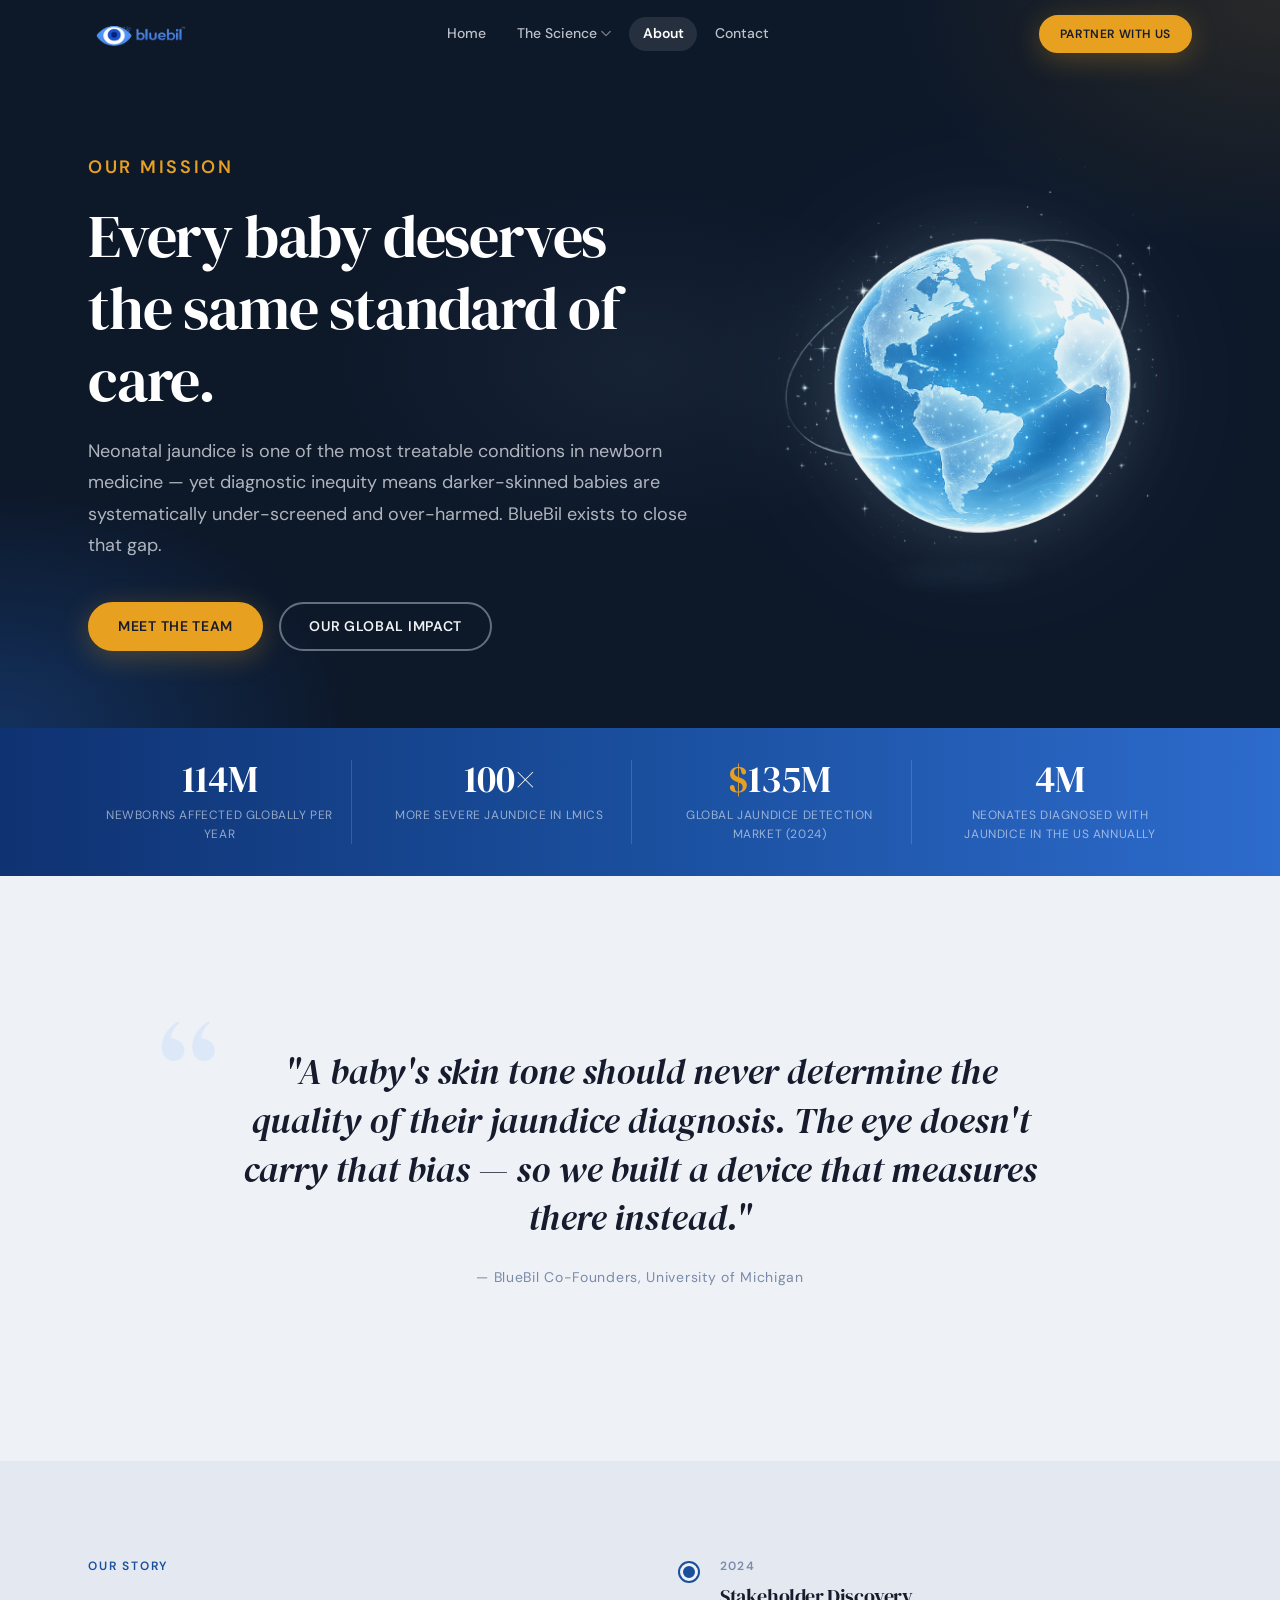
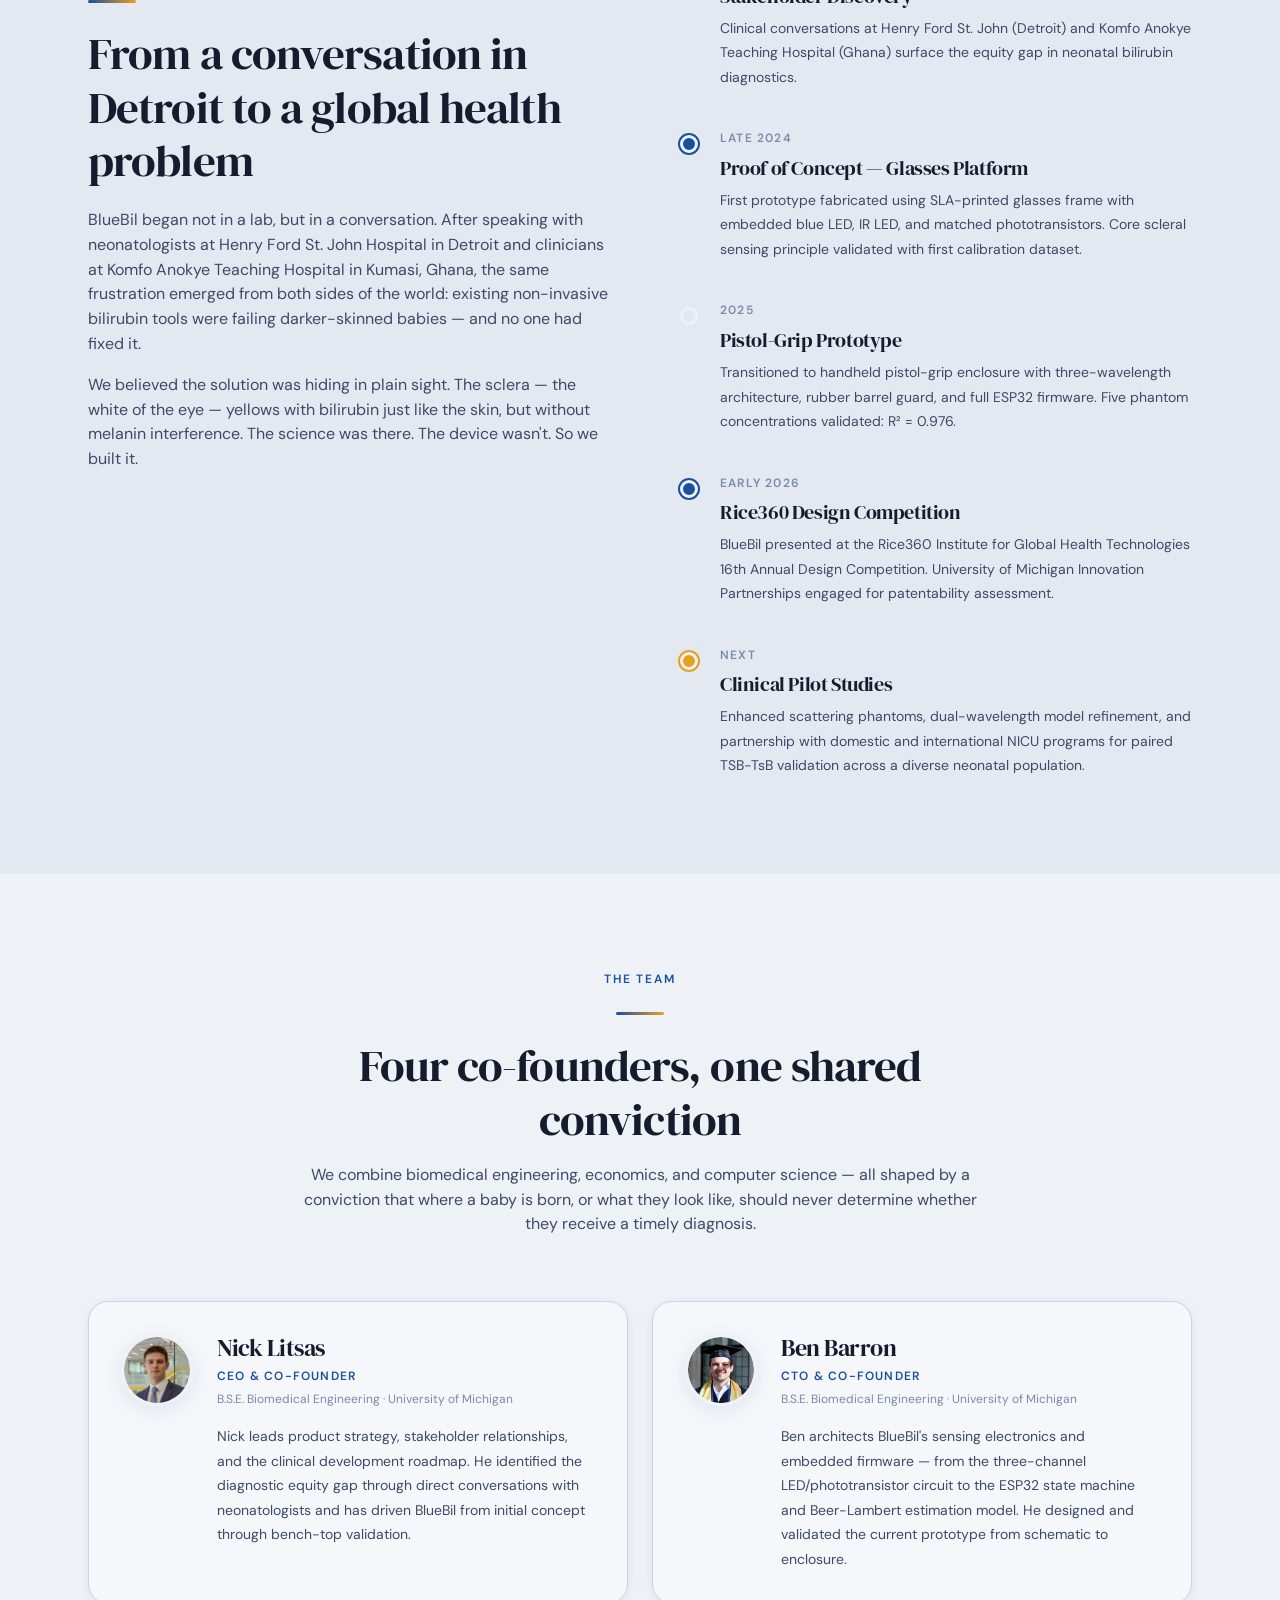
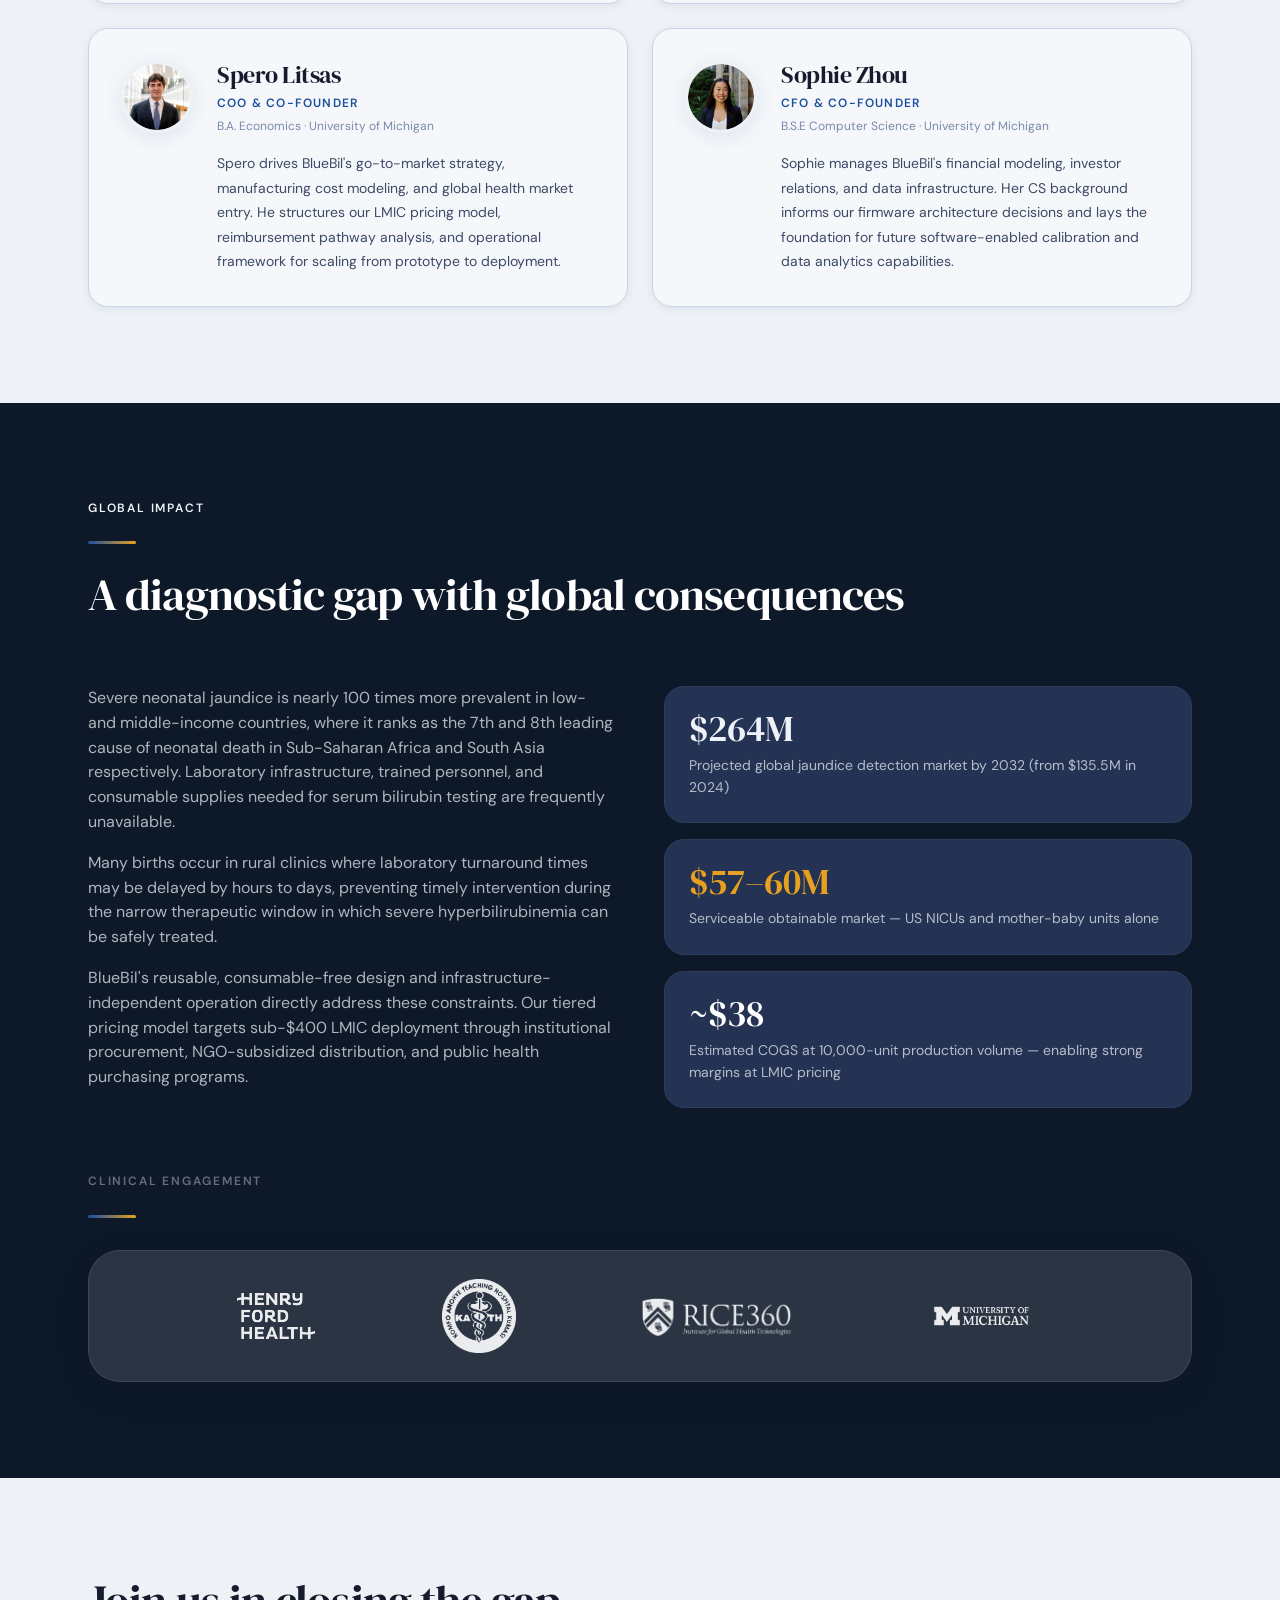
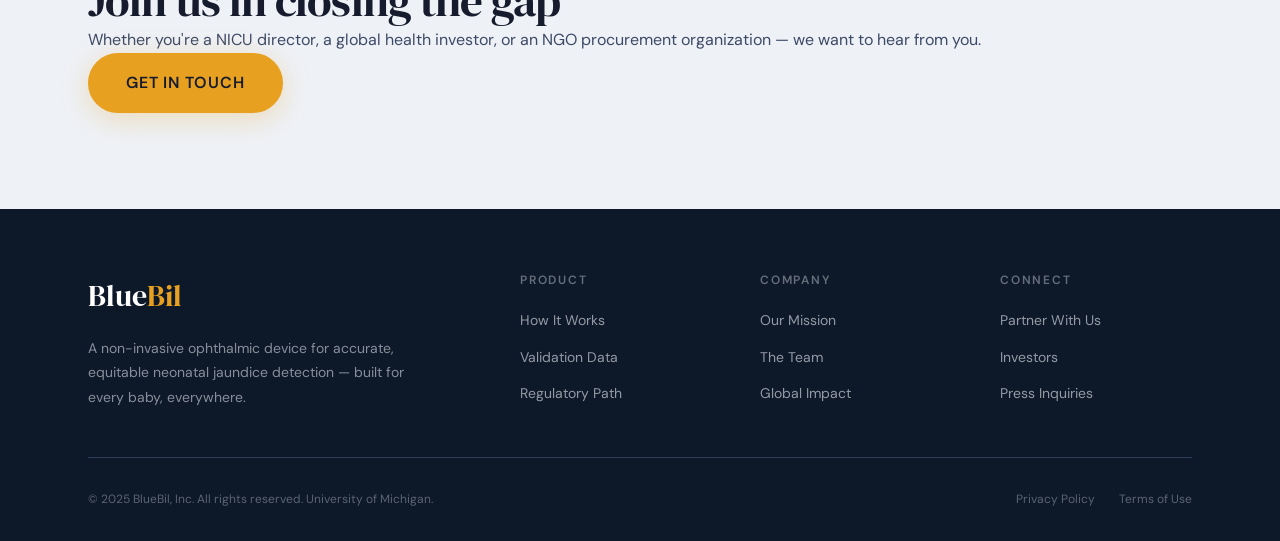
==== commit 31470a89: "favicon added and diagram callouts shifted" ====
--- a/about.html
+++ b/about.html
@@ -9,6 +9,9 @@
   <link rel="stylesheet" href="assets/css/global.css" />
   <link rel="stylesheet" href="assets/css/nav-footer.css" />
   <link rel="stylesheet" href="assets/css/about.css" />
+  <link rel="icon" type="image/png" href="assets/images/branding/logo-icon.png">
+  <link rel="shortcut icon" href="assets/images/branding/logo-icon.png">
+  <link rel="apple-touch-icon" href="assets/images/branding/logo-icon.png">
 </head>
 <body>
 
@@ -178,7 +181,7 @@
             <div class="team-info">
               <h3>Sophie Zhou</h3>
               <div class="role">CFO &amp; Co-Founder</div>
-              <div class="dept">B.S. Computer Science · University of Michigan</div>
+              <div class="dept">B.S.E Computer Science · University of Michigan</div>
               <p>Sophie manages BlueBil's financial modeling, investor relations, and data infrastructure. Her CS background informs our firmware architecture decisions and lays the foundation for future software-enabled calibration and data analytics capabilities.</p>
             </div>
           </div>
--- a/assets/css/about.css
+++ b/assets/css/about.css
@@ -61,10 +61,20 @@
   height: auto;
 
   opacity: 0.96;
+  transition:
+    transform var(--duration-base) var(--ease-out),
+    filter var(--duration-base) var(--ease-out);
 
   filter:
     drop-shadow(0 0 36px rgba(200,234,255,0.16))
     drop-shadow(0 0 90px rgba(168,216,248,0.10));
+}
+.mission-hero-visual:hover .mission-hero-globe {
+  transform: translateY(-8px) scale(1.045);
+
+  filter:
+    drop-shadow(0 0 44px rgba(200,234,255,0.22))
+    drop-shadow(0 0 120px rgba(168,216,248,0.18));
 }
 
 @media (max-width: 900px) {
